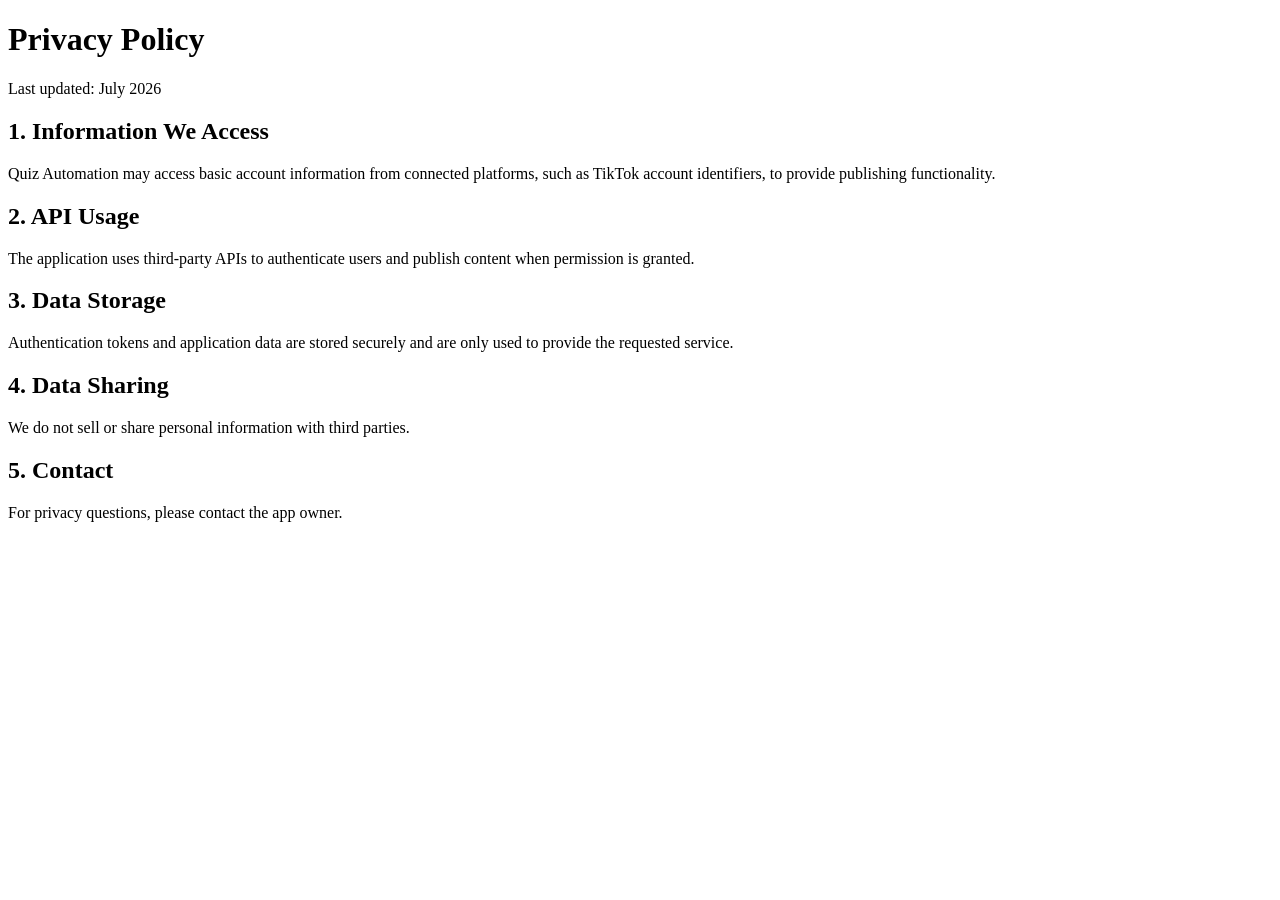
==== privacy.html @ df892688 "Added privacy and terms" ====
<!DOCTYPE html>
<html>
<head>
    <title>Privacy Policy - Quiz Automation</title>
</head>

<body>

<h1>Privacy Policy</h1>

<p>
    Last updated: July 2026
</p>

<h2>1. Information We Access</h2>

<p>
    Quiz Automation may access basic account information from connected platforms,
    such as TikTok account identifiers, to provide publishing functionality.
</p>

<h2>2. API Usage</h2>

<p>
    The application uses third-party APIs to authenticate users and publish content
    when permission is granted.
</p>

<h2>3. Data Storage</h2>

<p>
    Authentication tokens and application data are stored securely and are only used
    to provide the requested service.
</p>

<h2>4. Data Sharing</h2>

<p>
    We do not sell or share personal information with third parties.
</p>

<h2>5. Contact</h2>

<p>
    For privacy questions, please contact the app owner.
</p>

</body>
</html>
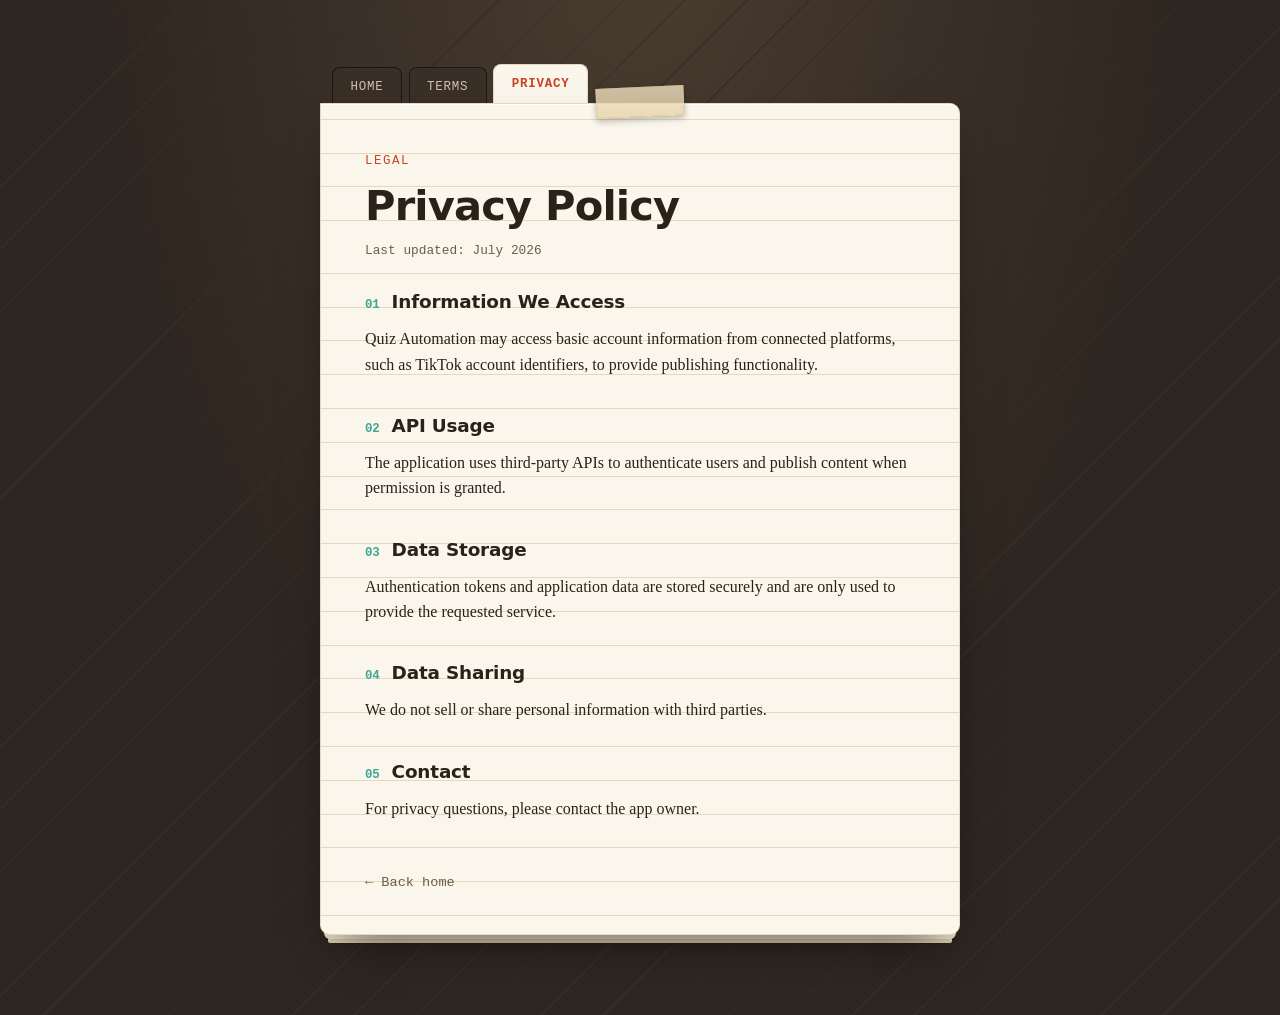
==== commit c5cd8e80: "Added styling" ====
--- a/privacy.html
+++ b/privacy.html
@@ -1,49 +1,54 @@
 <!DOCTYPE html>
-<html>
+<html lang="en">
 <head>
+    <meta charset="UTF-8">
+    <meta name="viewport" content="width=device-width, initial-scale=1">
     <title>Privacy Policy - Quiz Automation</title>
+    <link rel="stylesheet" href="styles.css">
 </head>
+<body>
+<div class="stack">
+    <nav class="tabs" aria-label="Pages">
+        <a class="tab" href="index.html">Home</a>
+        <a class="tab" href="terms.html">Terms</a>
+        <a class="tab is-active" href="privacy.html">Privacy</a>
+    </nav>
+    <main class="card">
+        <span class="tape" aria-hidden="true"></span>
+        <p class="eyebrow">Legal</p>
+        <h1>Privacy Policy</h1>
+        <p class="meta">Last updated: July 2026</p>
 
-<body>
+        <h2><span class="num">01</span>Information We Access</h2>
+        <p>
+            Quiz Automation may access basic account information from connected platforms,
+            such as TikTok account identifiers, to provide publishing functionality.
+        </p>
 
-<h1>Privacy Policy</h1>
+        <h2><span class="num">02</span>API Usage</h2>
+        <p>
+            The application uses third-party APIs to authenticate users and publish content
+            when permission is granted.
+        </p>
 
-<p>
-    Last updated: July 2026
-</p>
+        <h2><span class="num">03</span>Data Storage</h2>
+        <p>
+            Authentication tokens and application data are stored securely and are only used
+            to provide the requested service.
+        </p>
 
-<h2>1. Information We Access</h2>
+        <h2><span class="num">04</span>Data Sharing</h2>
+        <p>
+            We do not sell or share personal information with third parties.
+        </p>
 
-<p>
-    Quiz Automation may access basic account information from connected platforms,
-    such as TikTok account identifiers, to provide publishing functionality.
-</p>
+        <h2><span class="num">05</span>Contact</h2>
+        <p>
+            For privacy questions, please contact the app owner.
+        </p>
 
-<h2>2. API Usage</h2>
-
-<p>
-    The application uses third-party APIs to authenticate users and publish content
-    when permission is granted.
-</p>
-
-<h2>3. Data Storage</h2>
-
-<p>
-    Authentication tokens and application data are stored securely and are only used
-    to provide the requested service.
-</p>
-
-<h2>4. Data Sharing</h2>
-
-<p>
-    We do not sell or share personal information with third parties.
-</p>
-
-<h2>5. Contact</h2>
-
-<p>
-    For privacy questions, please contact the app owner.
-</p>
-
+        <a class="back" href="index.html">&larr; Back home</a>
+    </main>
+</div>
 </body>
-</html>+</html>
--- a/styles.css
+++ b/styles.css
@@ -0,0 +1,292 @@
+/* Quiz Automation — "study desk" system
+   Cards laid out like index cards on a desk: the site's own subject
+   (flashcards, ruled paper, numbered study sections) is the design. */
+
+:root {
+    --desk: #2e2620;
+    --desk-deep: #1c1712;
+    --desk-grain: #362d25;
+    --card: #fbf6ec;
+    --card-line: #e4d8be;
+    --ink: #2a2118;
+    --ink-soft: #6b5d4b;
+    --marker: #ff5a36;
+    --marker-dim: #c94322;
+    --correct: #3fa796;
+
+    --font-display: "Avenir Next", "Segoe UI", system-ui, -apple-system, sans-serif;
+    --font-body: Georgia, "Iowan Old Style", "Times New Roman", serif;
+    --font-mono: "SF Mono", "Cascadia Code", Consolas, "Liberation Mono", monospace;
+}
+
+* {
+    box-sizing: border-box;
+}
+
+html {
+    -webkit-text-size-adjust: 100%;
+}
+
+body {
+    margin: 0;
+    min-height: 100vh;
+    background-color: var(--desk);
+    background-image:
+        repeating-linear-gradient(135deg, var(--desk-grain) 0px, var(--desk-grain) 1px, transparent 1px, transparent 44px),
+        radial-gradient(ellipse at 50% -10%, #4a3c30 0%, transparent 60%);
+    color: var(--ink);
+    font-family: var(--font-body);
+    line-height: 1.6;
+    padding: 4rem 1.25rem 5rem;
+}
+
+.stack {
+    max-width: 640px;
+    margin: 0 auto;
+}
+
+/* --- Tab navigation: folder tabs clipped to the card underneath --- */
+
+.tabs {
+    display: flex;
+    gap: 0.4rem;
+    padding: 0 0.75rem;
+    margin: 0;
+}
+
+.tab {
+    font-family: var(--font-mono);
+    font-size: 0.78rem;
+    letter-spacing: 0.06em;
+    text-transform: uppercase;
+    text-decoration: none;
+    color: #cfc3ae;
+    background: #3a2f26;
+    padding: 0.65rem 1.1rem 0.5rem;
+    border-radius: 8px 8px 0 0;
+    border: 1px solid var(--desk-deep);
+    border-bottom: none;
+    transform: translateY(3px);
+    transition: transform 0.15s ease, color 0.15s ease, background 0.15s ease;
+}
+
+.tab:hover {
+    color: var(--card);
+    transform: translateY(0);
+}
+
+.tab:focus-visible {
+    outline: 2px solid var(--marker);
+    outline-offset: 2px;
+}
+
+.tab.is-active {
+    background: var(--card);
+    color: var(--marker-dim);
+    border-color: var(--card-line);
+    transform: translateY(0);
+    font-weight: 700;
+}
+
+/* --- Card: the index card itself --- */
+
+.card {
+    position: relative;
+    background: var(--card);
+    border: 1px solid var(--card-line);
+    border-radius: 0 10px 10px 10px;
+    padding: 3rem 2.75rem 2.5rem;
+    box-shadow:
+        0 1px 0 #fff inset,
+        0 22px 45px -20px rgba(0, 0, 0, 0.65),
+        0 8px 0 -4px #e9dfc8,
+        0 8px 2px -4px rgba(0, 0, 0, 0.2),
+        0 16px 0 -8px #ddd0b1,
+        0 16px 3px -8px rgba(0, 0, 0, 0.18);
+    background-image: repeating-linear-gradient(
+        to bottom,
+        transparent 0,
+        transparent 2.05rem,
+        var(--card-line) 2.05rem,
+        var(--card-line) calc(2.05rem + 1px)
+    );
+    background-position: 0 8.5rem;
+    animation: settle 0.5s ease-out;
+}
+
+@keyframes settle {
+    from {
+        opacity: 0;
+        transform: translateY(10px) rotate(-0.4deg);
+    }
+    to {
+        opacity: 1;
+        transform: translateY(0) rotate(0);
+    }
+}
+
+.tape {
+    position: absolute;
+    top: -1.1rem;
+    left: 50%;
+    width: 5.5rem;
+    height: 1.9rem;
+    background: linear-gradient(#efe0c0cc, #e6d3a9cc);
+    border: 1px solid #d8c398aa;
+    transform: translateX(-50%) rotate(-2.5deg);
+    box-shadow: 0 3px 6px rgba(0, 0, 0, 0.25);
+}
+
+/* --- Type --- */
+
+.eyebrow {
+    font-family: var(--font-mono);
+    font-size: 0.78rem;
+    letter-spacing: 0.12em;
+    text-transform: uppercase;
+    color: var(--marker-dim);
+    margin: 0 0 0.6rem;
+}
+
+h1 {
+    font-family: var(--font-display);
+    font-size: clamp(1.9rem, 5vw, 2.6rem);
+    font-weight: 800;
+    letter-spacing: -0.02em;
+    line-height: 1.15;
+    margin: 0 0 1.1rem;
+    color: var(--ink);
+}
+
+h2 {
+    display: flex;
+    align-items: baseline;
+    gap: 0.75rem;
+    font-family: var(--font-display);
+    font-size: 1.15rem;
+    font-weight: 700;
+    letter-spacing: -0.01em;
+    margin: 2.1rem 0 0.6rem;
+    color: var(--ink);
+}
+
+h2 .num {
+    font-family: var(--font-mono);
+    font-size: 0.78rem;
+    font-weight: 700;
+    color: var(--correct);
+    flex: none;
+}
+
+.card > h2:first-of-type {
+    margin-top: 1.6rem;
+}
+
+p {
+    margin: 0 0 1rem;
+    color: var(--ink);
+}
+
+p.lede {
+    font-size: 1.05rem;
+    color: var(--ink-soft);
+}
+
+.meta {
+    font-family: var(--font-mono);
+    font-size: 0.8rem;
+    color: var(--ink-soft);
+    margin: -0.4rem 0 1.6rem;
+}
+
+a {
+    color: var(--marker-dim);
+}
+
+a:focus-visible {
+    outline: 2px solid var(--marker);
+    outline-offset: 2px;
+}
+
+.card :not(.links) > a {
+    color: var(--marker-dim);
+    text-decoration-color: var(--marker);
+    text-decoration-thickness: 2px;
+    text-underline-offset: 3px;
+}
+
+/* --- Buttons / link list on the homepage --- */
+
+.links {
+    display: flex;
+    flex-wrap: wrap;
+    gap: 0.75rem;
+    margin-top: 1.8rem;
+}
+
+.link-btn {
+    display: inline-flex;
+    align-items: center;
+    gap: 0.4rem;
+    font-family: var(--font-display);
+    font-weight: 700;
+    font-size: 0.92rem;
+    text-decoration: none;
+    color: var(--card);
+    background: var(--marker);
+    padding: 0.7rem 1.15rem;
+    border-radius: 6px;
+    box-shadow: 0 3px 0 var(--marker-dim);
+    transition: transform 0.12s ease, box-shadow 0.12s ease;
+}
+
+.link-btn:hover {
+    transform: translateY(2px);
+    box-shadow: 0 1px 0 var(--marker-dim);
+}
+
+.link-btn span {
+    transition: transform 0.12s ease;
+}
+
+.link-btn:hover span {
+    transform: translateX(2px);
+}
+
+.back {
+    display: inline-block;
+    margin-top: 2.2rem;
+    font-family: var(--font-mono);
+    font-size: 0.85rem;
+    color: var(--ink-soft);
+    text-decoration: none;
+}
+
+.back:hover {
+    color: var(--marker-dim);
+}
+
+@media (max-width: 480px) {
+    body {
+        padding: 2.5rem 0.9rem 3.5rem;
+    }
+
+    .card {
+        padding: 2.6rem 1.5rem 2rem;
+    }
+
+    .tab {
+        padding: 0.55rem 0.7rem 0.45rem;
+        font-size: 0.7rem;
+    }
+}
+
+@media (prefers-reduced-motion: reduce) {
+    .card {
+        animation: none;
+    }
+
+    .tab, .link-btn, .link-btn span, .back {
+        transition: none;
+    }
+}
